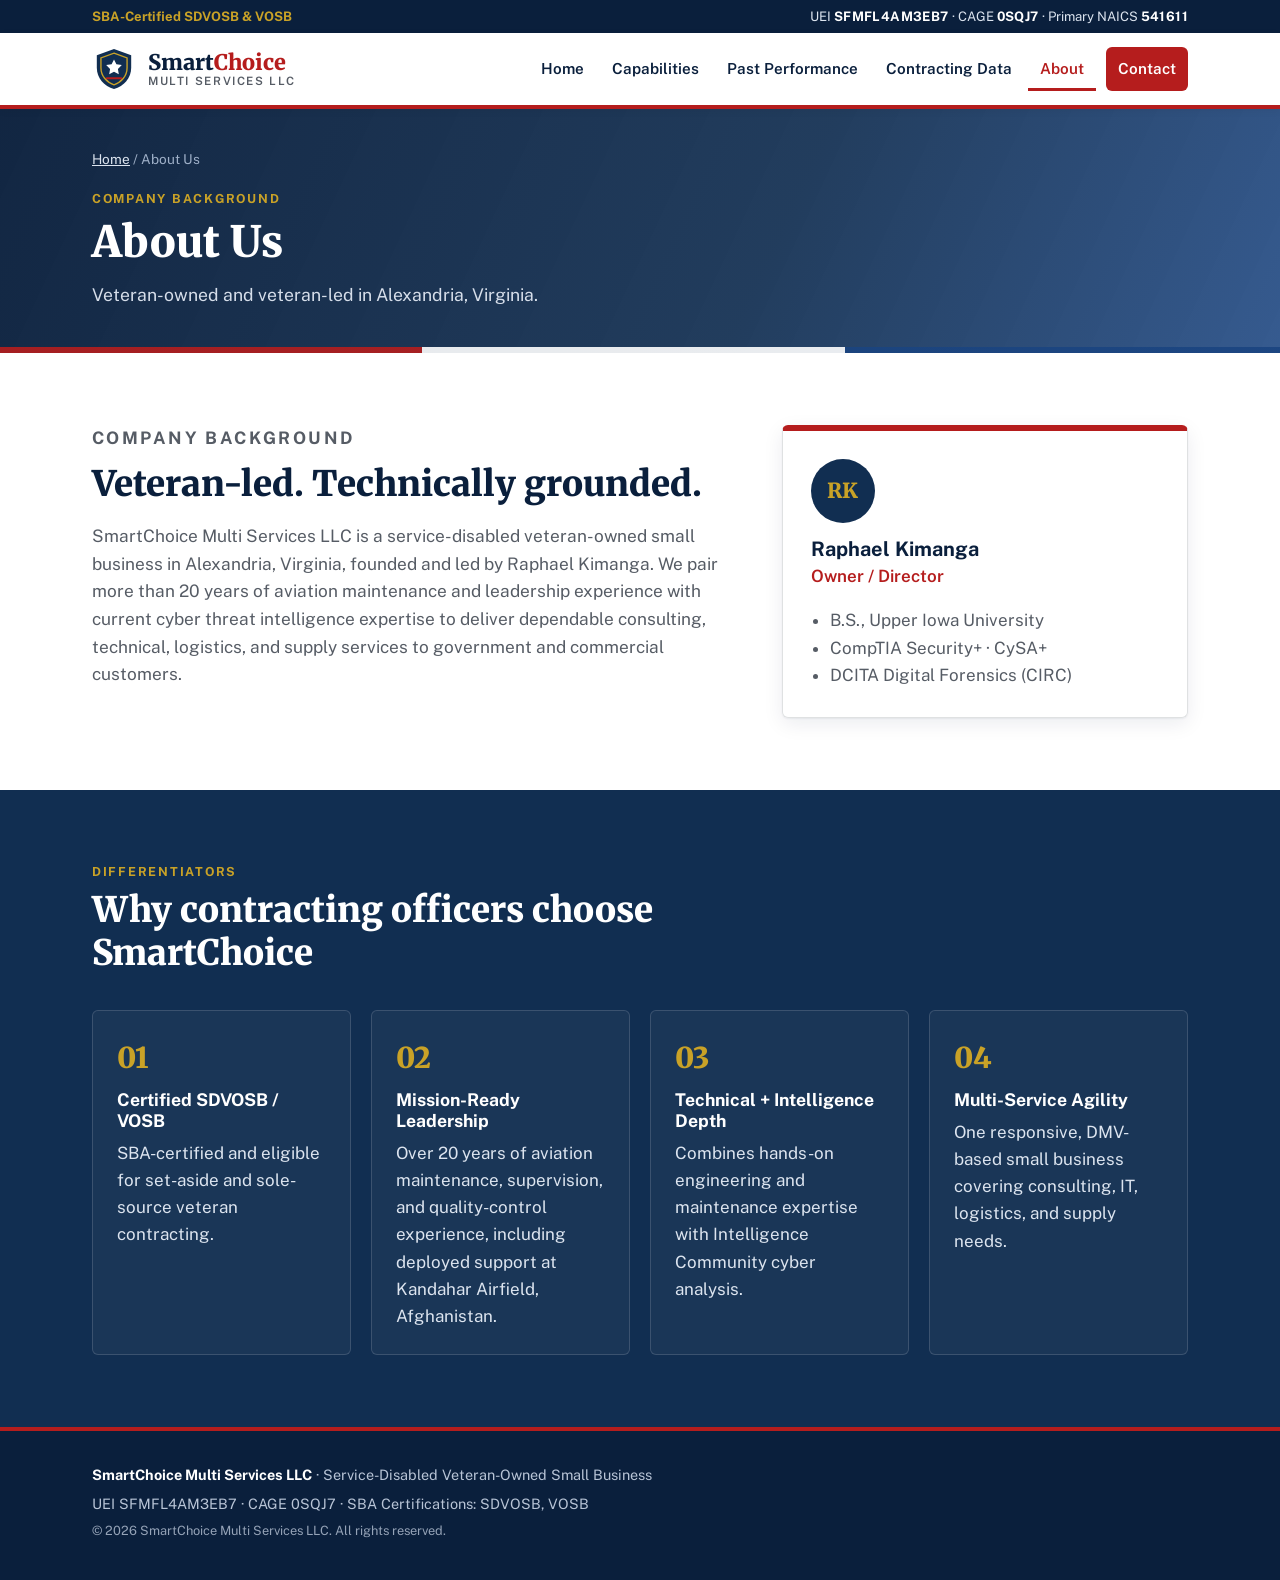
==== about.html @ df2dfa2a "Initial commit" ====
<!doctype html>
<html lang="en">
<head>
  <meta charset="utf-8">
  <meta name="viewport" content="width=device-width, initial-scale=1">
  <title>About | SmartChoice Multi Services LLC</title>
  <meta name="description" content="SmartChoice Multi Services LLC is a service-disabled veteran-owned small business in Alexandria, Virginia led by Raphael Kimanga.">
  <meta name="keywords" content="SDVOSB, VOSB, government contractor, 541611, cyber threat intelligence, aviation maintenance, Alexandria VA, set-aside, sole-source">
  <meta property="og:title" content="SmartChoice Multi Services LLC — SDVOSB">
  <meta property="og:description" content="Consulting, cyber, aviation, logistics and supply services for federal, state and commercial clients.">
  <meta property="og:type" content="website">
  <link rel="icon" href="assets/favicon.svg" type="image/svg+xml">
  <link rel="preconnect" href="https://fonts.googleapis.com">
  <link rel="preconnect" href="https://fonts.gstatic.com" crossorigin>
  <link href="https://fonts.googleapis.com/css2?family=Public+Sans:wght@400;500;600;700;800&family=Merriweather:wght@700;900&display=swap" rel="stylesheet">
  <link rel="stylesheet" href="assets/styles.css">
  <script type="application/ld+json">
  {
    "@context": "https://schema.org",
    "@type": "Organization",
    "name": "SmartChoice Multi Services LLC",
    "description": "Service-Disabled Veteran-Owned Small Business (SDVOSB)",
    "email": "raphael.kimanga@gmail.com",
    "telephone": "+1-785-317-0739",
    "address": {
      "@type": "PostalAddress",
      "streetAddress": "5604 Bismach Dr, Apt 204",
      "addressLocality": "Alexandria",
      "addressRegion": "VA",
      "postalCode": "22312",
      "addressCountry": "US"
    },
    "founder": { "@type": "Person", "name": "Raphael Kimanga" }
  }
  </script>
</head>
<body>
  <a class="skip-link" href="#main">Skip to main content</a>

  <!-- Identifier strip -->
  <div class="id-strip">
    <div class="container id-strip__inner">
      <span><strong>SBA-Certified SDVOSB &amp; VOSB</strong></span>
      <span class="id-strip__codes">UEI <b>SFMFL4AM3EB7</b> <span aria-hidden="true">·</span> CAGE <b>0SQJ7</b> <span aria-hidden="true">·</span> Primary NAICS <b>541611</b></span>
    </div>
  </div>

  <header class="site-header">
    <div class="container header__inner">
      <a class="brand" href="./" aria-label="SmartChoice Multi Services LLC home">
        <img src="assets/favicon.svg" alt="" width="44" height="44">
        <span class="brand__text">
          <span class="brand__name">Smart<span>Choice</span></span>
          <span class="brand__sub">Multi Services LLC</span>
        </span>
      </a>
      <button class="nav-toggle" aria-expanded="false" aria-controls="primary-nav">
        <span class="nav-toggle__bar"></span><span class="sr-only">Menu</span>
      </button>
      <nav id="primary-nav" class="nav" aria-label="Primary">
        <ul>
          <li><a href="./">Home</a></li>
          <li><a href="capabilities.html">Capabilities</a></li>
          <li><a href="past-performance.html">Past Performance</a></li>
          <li><a href="contracting.html">Contracting Data</a></li>
          <li><a href="about.html" aria-current="page">About</a></li>
          <li><a class="nav__cta" href="contact.html">Contact</a></li>
        </ul>
      </nav>
    </div>
  </header>

    <section class="page-banner">
      <div class="container">
        <nav class="crumbs" aria-label="Breadcrumb"><a href="./">Home</a> <span aria-hidden="true">/</span> <span aria-current="page">About Us</span></nav>
        <p class="eyebrow eyebrow--light">Company Background</p>
        <h1>About Us</h1>
        <p class="page-banner__sub">Veteran-owned and veteran-led in Alexandria, Virginia.</p>
      </div>
    </section>

    <!-- About -->
    <section class="section" id="about" aria-labelledby="about-title">
      <div class="container about">
        <div>
          <p class="eyebrow">Company Background</p>
          <h2 id="about-title">Veteran-led. Technically grounded.</h2>
          <p>SmartChoice Multi Services LLC is a service-disabled veteran-owned small business in Alexandria, Virginia, founded and led by Raphael Kimanga. We pair more than 20 years of aviation maintenance and leadership experience with current cyber threat intelligence expertise to deliver dependable consulting, technical, logistics, and supply services to government and commercial customers.</p>
        </div>
        <div class="leader">
          <div class="leader__mono" aria-hidden="true">RK</div>
          <h3>Raphael Kimanga</h3>
          <p class="leader__role">Owner / Director</p>
          <ul>
            <li>B.S., Upper Iowa University</li>
            <li>CompTIA Security+ · CySA+</li>
            <li>DCITA Digital Forensics (CIRC)</li>
          </ul>
        </div>
      </div>
    </section>

    <!-- Differentiators -->
    <section class="section section--navy" id="differentiators" aria-labelledby="diff-title">
      <div class="container">
        <header class="section__head">
          <p class="eyebrow eyebrow--light">Differentiators</p>
          <h2 id="diff-title">Why contracting officers choose SmartChoice</h2>
        </header>
        <ol class="diffs">
          <li>
            <h3>Certified SDVOSB / VOSB</h3>
            <p>SBA-certified and eligible for set-aside and sole-source veteran contracting.</p>
          </li>
          <li>
            <h3>Mission-Ready Leadership</h3>
            <p>Over 20 years of aviation maintenance, supervision, and quality-control experience, including deployed support at Kandahar Airfield, Afghanistan.</p>
          </li>
          <li>
            <h3>Technical + Intelligence Depth</h3>
            <p>Combines hands-on engineering and maintenance expertise with Intelligence Community cyber analysis.</p>
          </li>
          <li>
            <h3>Multi-Service Agility</h3>
            <p>One responsive, DMV-based small business covering consulting, IT, logistics, and supply needs.</p>
          </li>
        </ol>
      </div>
    </section>


  <footer class="site-footer">
    <div class="container footer__inner">
      <p><strong>SmartChoice Multi Services LLC</strong> · Service-Disabled Veteran-Owned Small Business</p>
      <p>UEI SFMFL4AM3EB7 · CAGE 0SQJ7 · SBA Certifications: SDVOSB, VOSB</p>
      <p class="footer__small">&copy; <span id="year">2026</span> SmartChoice Multi Services LLC. All rights reserved.</p>
    </div>
  </footer>

  <script src="assets/main.js" defer></script>
</body>
</html>
---- assets/styles.css ----
/* SmartChoice Multi Services LLC — site styles */
:root {
  --navy-900: #0a1f3c;
  --navy-800: #112e51;
  --navy-700: #1a4480;
  --red: #b51d1d;
  --red-dark: #8b1414;
  --gold: #c9a227;
  --ink: #1b1b1b;
  --muted: #565c65;
  --line: #dfe1e2;
  --tint: #f1f3f6;
  --white: #ffffff;
  --radius: 6px;
  --shadow: 0 1px 2px rgba(10,31,60,.06), 0 6px 20px rgba(10,31,60,.08);
  --max: 1160px;
}

*, *::before, *::after { box-sizing: border-box; }
html { scroll-behavior: smooth; scroll-padding-top: 84px; }
body {
  margin: 0;
  font-family: "Public Sans", system-ui, -apple-system, "Segoe UI", Roboto, sans-serif;
  color: var(--ink);
  background: var(--white);
  line-height: 1.6;
  font-size: 17px;
  -webkit-font-smoothing: antialiased;
}
img { max-width: 100%; display: block; }
a { color: var(--navy-700); }
a:hover { color: var(--red); }
h1, h2, h3 { line-height: 1.2; margin: 0 0 .5em; color: var(--navy-900); }
h1, h2 { font-family: "Merriweather", Georgia, serif; font-weight: 900; }
h2 { font-size: clamp(1.6rem, 3vw, 2.2rem); }
h3 { font-size: 1.1rem; font-weight: 700; }
p { margin: 0 0 1em; }

.container { max-width: var(--max); margin: 0 auto; padding: 0 16px; }
@media (min-width: 720px) { .container { padding: 0 32px; } }

.sr-only { position: absolute; width: 1px; height: 1px; overflow: hidden; clip: rect(0 0 0 0); white-space: nowrap; }
.skip-link { position: absolute; left: -999px; top: 8px; background: var(--gold); color: var(--navy-900); padding: 8px 14px; z-index: 100; font-weight: 700; }
.skip-link:focus { left: 8px; }
:focus-visible { outline: 3px solid var(--gold); outline-offset: 2px; }

/* Identifier strip */
.id-strip { background: var(--navy-900); color: #dce4ef; font-size: .82rem; }
.id-strip__inner { display: flex; flex-wrap: wrap; gap: 4px 20px; justify-content: space-between; padding-top: 6px; padding-bottom: 6px; }
.id-strip b { color: var(--white); letter-spacing: .03em; }
.id-strip strong { color: var(--gold); }

/* Header */
.site-header { position: sticky; top: 0; z-index: 50; background: var(--white); border-bottom: 4px solid var(--red); box-shadow: 0 2px 8px rgba(0,0,0,.05); }
.header__inner { display: flex; align-items: center; justify-content: space-between; min-height: 72px; }
.brand { display: flex; align-items: center; gap: 12px; text-decoration: none; }
.brand__text { display: flex; flex-direction: column; line-height: 1.1; }
.brand__name { font-family: "Merriweather", Georgia, serif; font-weight: 900; font-size: 1.35rem; color: var(--navy-900); }
.brand__name span { color: var(--red); }
.brand__sub { font-size: .72rem; letter-spacing: .14em; text-transform: uppercase; color: var(--muted); font-weight: 600; }

.nav ul { list-style: none; margin: 0; padding: 0; display: flex; gap: 4px; align-items: center; }
.nav a { display: block; padding: 10px 12px; text-decoration: none; color: var(--navy-900); font-weight: 600; font-size: .95rem; border-radius: var(--radius); }
.nav a:hover { background: var(--tint); color: var(--navy-700); }
.nav .nav__cta { background: var(--red); color: var(--white); margin-left: 6px; }
.nav .nav__cta:hover { background: var(--red-dark); color: var(--white); }

.nav-toggle { display: none; background: none; border: 0; padding: 12px; cursor: pointer; }
.nav-toggle__bar, .nav-toggle__bar::before, .nav-toggle__bar::after { display: block; width: 24px; height: 2px; background: var(--navy-900); position: relative; transition: transform .2s; }
.nav-toggle__bar::before, .nav-toggle__bar::after { content: ""; position: absolute; left: 0; }
.nav-toggle__bar::before { top: -7px; }
.nav-toggle__bar::after { top: 7px; }

@media (max-width: 920px) {
  .nav-toggle { display: block; }
  .nav { position: absolute; top: 100%; left: 0; right: 0; background: var(--white); border-bottom: 4px solid var(--red); display: none; }
  .nav.is-open { display: block; }
  .nav ul { flex-direction: column; align-items: stretch; padding: 8px 16px 16px; }
  .nav .nav__cta { margin: 8px 0 0; text-align: center; }
}

/* Buttons */
.btn { display: inline-block; padding: 13px 22px; border-radius: var(--radius); font-weight: 700; text-decoration: none; border: 2px solid transparent; transition: background .15s, color .15s; }
.btn--primary { background: var(--red); color: var(--white); }
.btn--primary:hover { background: var(--red-dark); color: var(--white); }
.btn--ghost { border-color: var(--white); color: var(--white); }
.btn--ghost:hover { background: var(--white); color: var(--navy-900); }
.btn--light { background: var(--white); color: var(--navy-900); }
.btn--light:hover { background: var(--gold); color: var(--navy-900); }

/* Eyebrow */
.eyebrow { text-transform: uppercase; letter-spacing: .14em; font-size: .78rem; font-weight: 700; color: var(--red); margin-bottom: .6em; }
.eyebrow--light { color: var(--gold); }

/* Hero */
.hero {
  background:
    linear-gradient(115deg, rgba(10,31,60,.97) 0%, rgba(17,46,81,.93) 55%, rgba(26,68,128,.88) 100%),
    repeating-linear-gradient(45deg, transparent 0 22px, rgba(255,255,255,.03) 22px 23px);
  color: var(--white);
  padding: 64px 0 72px;
  position: relative;
}
.hero::after { content: ""; position: absolute; left: 0; right: 0; bottom: 0; height: 6px; background: linear-gradient(90deg, var(--red) 0 33%, var(--white) 33% 66%, var(--navy-700) 66%); opacity: .9; }
.hero__grid { display: grid; gap: 40px; align-items: center; }
@media (min-width: 920px) { .hero__grid { grid-template-columns: 1.4fr 1fr; } }
.hero h1 { color: var(--white); font-size: clamp(2rem, 4.4vw, 3.1rem); }
.hero .eyebrow { color: var(--gold); }
.lead { font-size: 1.15rem; color: #d6deea; max-width: 40em; }
.hero__actions { display: flex; flex-wrap: wrap; gap: 12px; margin-top: 28px; }

.quickfacts { background: var(--white); color: var(--ink); border-radius: var(--radius); padding: 24px; box-shadow: 0 12px 40px rgba(0,0,0,.25); border-top: 6px solid var(--gold); }
.quickfacts h2 { font-family: "Public Sans", sans-serif; font-size: .85rem; text-transform: uppercase; letter-spacing: .14em; color: var(--muted); margin-bottom: 12px; }
.quickfacts dl { margin: 0; display: grid; grid-template-columns: 1fr 1fr; gap: 0; }
.quickfacts dl div { padding: 10px 0; border-bottom: 1px solid var(--line); }
.quickfacts dl div:nth-child(odd) { padding-right: 12px; }
.quickfacts dt { font-size: .74rem; text-transform: uppercase; letter-spacing: .08em; color: var(--muted); font-weight: 600; }
.quickfacts dd { margin: 2px 0 0; font-weight: 700; color: var(--navy-900); font-size: .98rem; }

/* Sections */
.section { padding: 72px 0; }
.section--tint { background: var(--tint); }
.section--navy { background: var(--navy-800); color: #dce4ef; }
.section--navy h2, .section--navy h3 { color: var(--white); }
.section__head { margin-bottom: 36px; max-width: 46em; }

/* Cards */
.cards { display: grid; gap: 20px; grid-template-columns: repeat(auto-fill, minmax(min(100%, 320px), 1fr)); }
.card { background: var(--white); border: 1px solid var(--line); border-radius: var(--radius); padding: 26px; box-shadow: var(--shadow); display: flex; flex-direction: column; border-top: 4px solid var(--navy-700); }
.card p { color: var(--muted); font-size: .97rem; }
.card__icon { width: 46px; height: 46px; border-radius: 50%; background: var(--tint); display: grid; place-items: center; margin-bottom: 14px; }
.card__icon svg { width: 24px; height: 24px; fill: none; stroke: var(--red); stroke-width: 1.8; stroke-linecap: round; stroke-linejoin: round; }
.card__codes { margin-top: auto; margin-bottom: 0; padding-top: 12px; border-top: 1px dashed var(--line); font-size: .82rem !important; font-weight: 600; color: var(--navy-700) !important; letter-spacing: .02em; }

/* Differentiators */
.diffs { list-style: none; margin: 0; padding: 0; display: grid; gap: 20px; grid-template-columns: repeat(auto-fit, minmax(min(100%, 240px), 1fr)); counter-reset: d; }
.diffs li { counter-increment: d; padding: 24px; border: 1px solid rgba(255,255,255,.14); border-radius: var(--radius); background: rgba(255,255,255,.04); }
.diffs li::before { content: "0" counter(d); display: block; font-family: "Merriweather", serif; font-weight: 900; font-size: 1.8rem; color: var(--gold); margin-bottom: 8px; }
.diffs p { margin: 0; }

/* Timeline */
.timeline { list-style: none; margin: 0; padding: 0; position: relative; }
.timeline::before { content: ""; position: absolute; left: 7px; top: 6px; bottom: 6px; width: 2px; background: var(--line); }
.timeline li { position: relative; padding: 0 0 32px 36px; display: grid; gap: 4px; }
.timeline li::before { content: ""; position: absolute; left: 0; top: 6px; width: 16px; height: 16px; border-radius: 50%; background: var(--white); border: 4px solid var(--red); }
.timeline__date { font-weight: 700; font-size: .85rem; color: var(--red); text-transform: uppercase; letter-spacing: .06em; }
.timeline__org { font-weight: 600; color: var(--navy-700); margin-bottom: .4em; }
.timeline__body p:last-child { color: var(--muted); margin: 0; }
@media (min-width: 760px) {
  .timeline::before { left: 207px; }
  .timeline li { grid-template-columns: 180px 1fr; gap: 48px; padding-left: 0; }
  .timeline li::before { left: 200px; }
  .timeline__date { text-align: right; padding-top: 2px; }
}

/* Contracting */
.readiness { display: grid; gap: 24px; margin-bottom: 40px; }
@media (min-width: 860px) { .readiness { grid-template-columns: 1.5fr 1fr; align-items: start; } }
.checklist { list-style: none; margin: 0; padding: 0; display: grid; gap: 10px; }
.checklist li { background: var(--white); border: 1px solid var(--line); border-left: 4px solid var(--navy-700); padding: 12px 16px 12px 44px; border-radius: var(--radius); position: relative; font-weight: 600; }
.checklist li::before { content: ""; position: absolute; left: 16px; top: 50%; width: 14px; height: 8px; border-left: 3px solid var(--red); border-bottom: 3px solid var(--red); transform: translateY(-70%) rotate(-45deg); }
.checklist span { font-weight: 400; color: var(--muted); }
.ids { margin: 0; background: var(--navy-800); color: var(--white); padding: 20px 24px; border-radius: var(--radius); display: grid; gap: 14px; }
.ids dt { font-size: .74rem; text-transform: uppercase; letter-spacing: .12em; color: var(--gold); font-weight: 700; }
.ids dd { margin: 2px 0 0; display: flex; align-items: center; gap: 12px; }
.ids code { font-family: ui-monospace, "SFMono-Regular", Menlo, Consolas, monospace; font-size: 1.35rem; font-weight: 700; letter-spacing: .06em; }
.copy { background: transparent; border: 1px solid rgba(255,255,255,.4); color: var(--white); border-radius: 4px; padding: 3px 10px; font: inherit; font-size: .78rem; cursor: pointer; }
.copy:hover { background: var(--white); color: var(--navy-900); }

.codes { display: grid; gap: 28px; }
@media (min-width: 960px) { .codes { grid-template-columns: 1fr 1fr; } }
.codes table { width: 100%; border-collapse: collapse; background: var(--white); border: 1px solid var(--line); border-radius: var(--radius); overflow: hidden; font-size: .95rem; }
.codes th, .codes td { text-align: left; padding: 12px 14px; border-bottom: 1px solid var(--line); vertical-align: top; }
.codes thead th { background: var(--navy-900); color: var(--white); font-size: .78rem; text-transform: uppercase; letter-spacing: .1em; }
.codes tbody th { width: 38%; color: var(--navy-900); font-weight: 600; }
.tag { display: inline-block; font-family: ui-monospace, Menlo, Consolas, monospace; font-size: .82rem; font-weight: 700; background: var(--tint); color: var(--navy-800); border: 1px solid var(--line); border-radius: 4px; padding: 2px 7px; margin: 2px 4px 2px 0; }
.tag--primary { background: var(--red); color: var(--white); border-color: var(--red); }

/* About */
.about { display: grid; gap: 40px; align-items: start; }
@media (min-width: 860px) { .about { grid-template-columns: 1.6fr 1fr; } }
.about > div:first-child p { font-size: 1.08rem; color: var(--muted); }
.leader { border: 1px solid var(--line); border-radius: var(--radius); padding: 28px; box-shadow: var(--shadow); border-top: 6px solid var(--red); }
.leader__mono { width: 64px; height: 64px; border-radius: 50%; background: var(--navy-800); color: var(--gold); display: grid; place-items: center; font-family: "Merriweather", serif; font-weight: 900; font-size: 1.3rem; margin-bottom: 14px; }
.leader h3 { margin-bottom: 2px; font-size: 1.25rem; }
.leader__role { color: var(--red); font-weight: 600; }
.leader ul { margin: 0; padding-left: 1.1em; color: var(--muted); }

/* Contact */
.contact { display: grid; gap: 32px; align-items: center; }
@media (min-width: 860px) { .contact { grid-template-columns: 1.2fr 1fr; } }
.contact__card { font-style: normal; background: var(--white); color: var(--ink); border-radius: var(--radius); padding: 28px; border-left: 6px solid var(--gold); }
.contact__card p { margin: 0 0 14px; }
.contact__card p:last-child { margin: 0; }
.contact__name { font-weight: 700; font-size: 1.2rem; color: var(--navy-900); }
.contact__name span { font-weight: 500; font-size: .95rem; color: var(--muted); }
.label { display: block; font-size: .72rem; text-transform: uppercase; letter-spacing: .12em; color: var(--muted); font-weight: 700; }
.contact__card a { font-weight: 600; word-break: break-word; }

/* Footer */
.site-footer { background: var(--navy-900); color: #b8c4d6; padding: 32px 0; font-size: .9rem; border-top: 4px solid var(--red); }
.site-footer strong { color: var(--white); }
.footer__inner p { margin: 0 0 6px; }
.footer__small { font-size: .8rem; opacity: .8; }

@media print {
  .site-header, .id-strip, .hero__actions, .nav-toggle, .copy { display: none !important; }
  .section, .hero { padding: 24px 0; }
  .hero, .section--navy { background: none !important; color: #000; }
  .hero h1, .section--navy h2, .section--navy h3 { color: #000; }
}

/* ---------- Multi-page additions ---------- */
.nav a[aria-current="page"]:not(.nav__cta) { color: var(--red); box-shadow: inset 0 -3px 0 var(--red); border-radius: 0; }
.nav .nav__cta[aria-current="page"] { background: var(--navy-800); }

.page-banner {
  background:
    linear-gradient(115deg, rgba(10,31,60,.97) 0%, rgba(17,46,81,.93) 60%, rgba(26,68,128,.88) 100%),
    repeating-linear-gradient(45deg, transparent 0 22px, rgba(255,255,255,.03) 22px 23px);
  color: #d6deea; padding: 40px 0 44px; position: relative;
}
.page-banner::after { content: ""; position: absolute; left: 0; right: 0; bottom: 0; height: 6px; background: linear-gradient(90deg, var(--red) 0 33%, var(--white) 33% 66%, var(--navy-700) 66%); opacity: .9; }
.page-banner h1 { color: var(--white); font-size: clamp(1.9rem, 4vw, 2.7rem); margin-bottom: .3em; }
.page-banner__sub { font-size: 1.1rem; max-width: 42em; margin: 0; }
.crumbs { font-size: .85rem; margin-bottom: 18px; color: #9fb0c8; }
.crumbs a { color: #dce4ef; }
.crumbs a:hover { color: var(--gold); }

.section__head--row { display: flex; flex-wrap: wrap; justify-content: space-between; align-items: flex-end; gap: 12px 24px; max-width: none; }
.section__head--row h2 { margin-bottom: 0; }
.link-arrow { font-weight: 700; text-decoration: none; }

.tiles { display: grid; gap: 14px; grid-template-columns: repeat(auto-fill, minmax(min(100%, 330px), 1fr)); }
.tile { display: flex; align-items: center; gap: 14px; padding: 18px 20px; border: 1px solid var(--line); border-left: 4px solid var(--navy-700); border-radius: var(--radius); background: var(--white); text-decoration: none; color: var(--navy-900); font-weight: 700; box-shadow: var(--shadow); transition: border-color .15s, transform .15s; }
.tile .card__icon { margin: 0; flex: none; }
.tile span:nth-of-type(1) { flex: 1; }
.tile__arrow { color: var(--red); font-size: 1.2rem; transition: transform .15s; }
.tile:hover { border-left-color: var(--red); color: var(--navy-900); transform: translateY(-2px); }
.tile:hover .tile__arrow { transform: translateX(4px); }

.cta-band { background: var(--tint); border-top: 1px solid var(--line); padding: 48px 0; }
.cta-band__inner { display: flex; flex-wrap: wrap; align-items: center; justify-content: space-between; gap: 20px 40px; }
.cta-band h2 { margin-bottom: .25em; font-size: clamp(1.4rem, 2.6vw, 1.9rem); }
.cta-band p { margin: 0; color: var(--muted); }
.cta-band__actions { display: flex; flex-wrap: wrap; gap: 12px; }
.btn--outline { border-color: var(--navy-800); color: var(--navy-800); }
.btn--outline:hover { background: var(--navy-800); color: var(--white); }

.card:target { outline: 3px solid var(--gold); outline-offset: 3px; }
.section:not(.section--navy) .contact__card { border: 1px solid var(--line); border-left: 6px solid var(--gold); box-shadow: var(--shadow); }
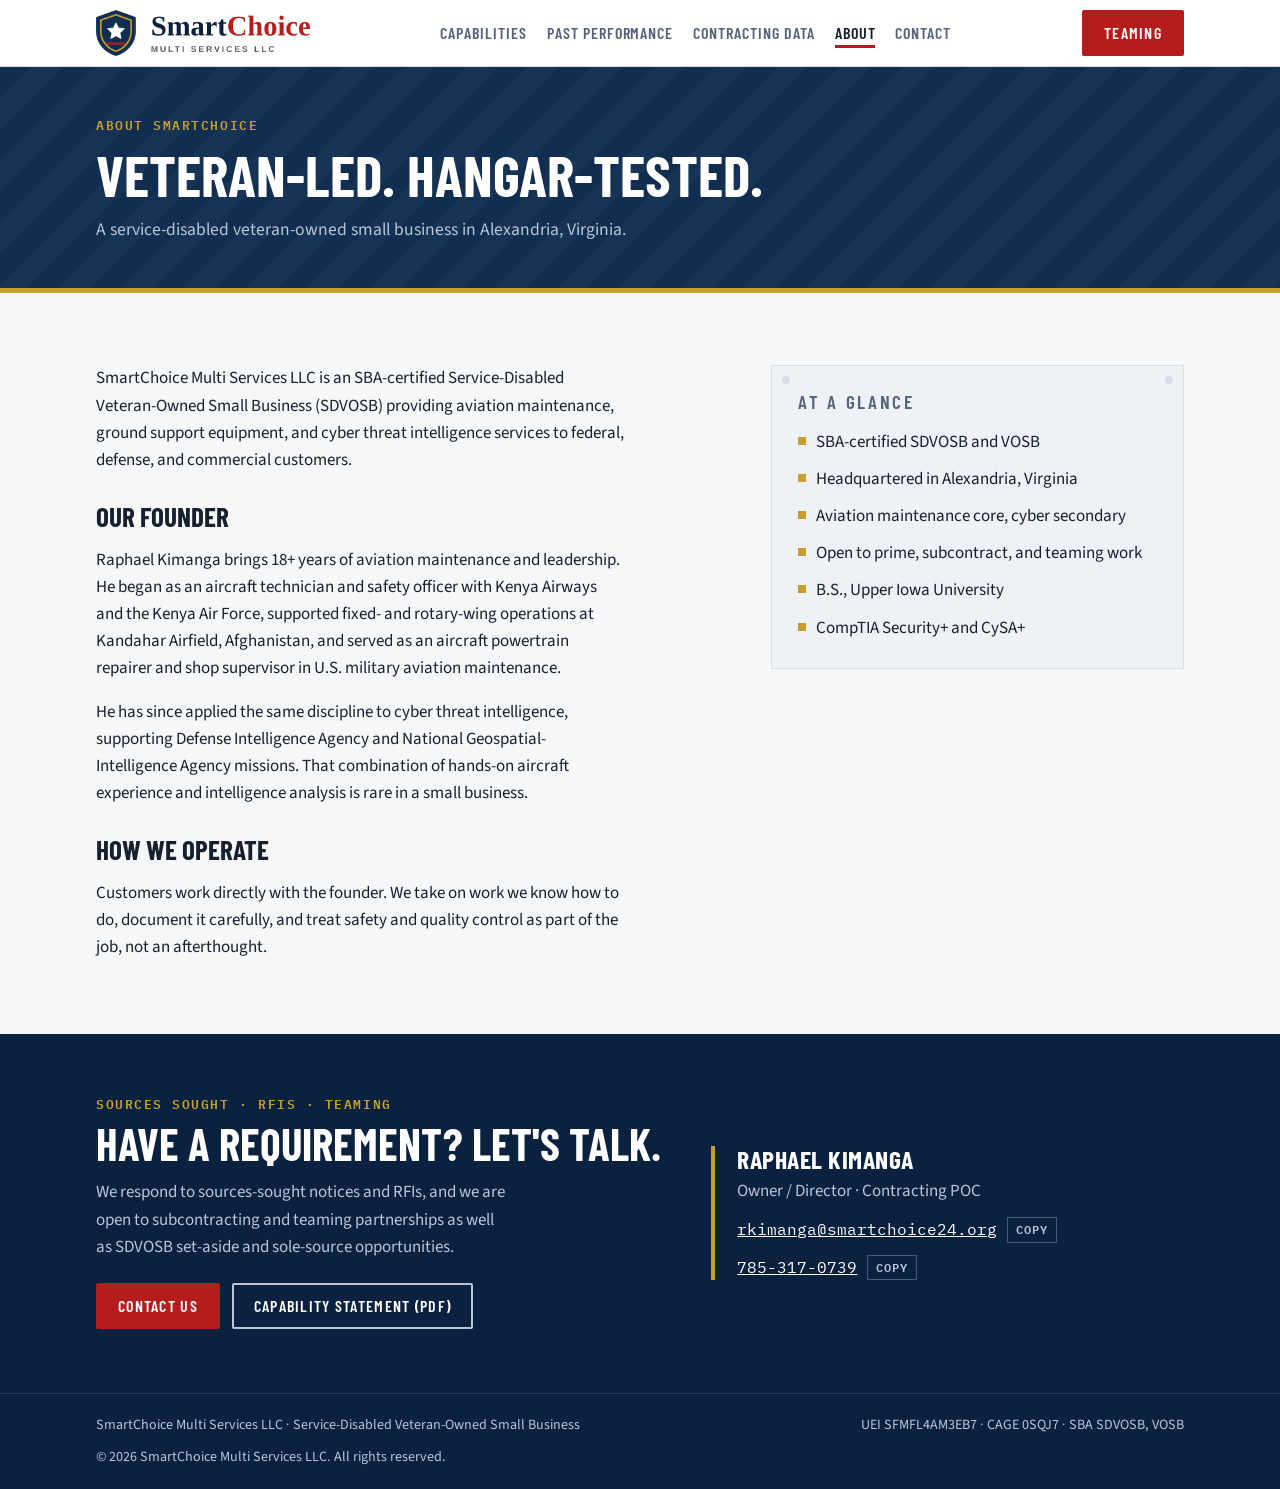
==== commit d2753961: "changes web changes web" ====
--- a/about.html
+++ b/about.html
@@ -1,142 +1,257 @@
 <!doctype html>
 <html lang="en">
 <head>
-  <meta charset="utf-8">
-  <meta name="viewport" content="width=device-width, initial-scale=1">
-  <title>About | SmartChoice Multi Services LLC</title>
-  <meta name="description" content="SmartChoice Multi Services LLC is a service-disabled veteran-owned small business in Alexandria, Virginia led by Raphael Kimanga.">
-  <meta name="keywords" content="SDVOSB, VOSB, government contractor, 541611, cyber threat intelligence, aviation maintenance, Alexandria VA, set-aside, sole-source">
-  <meta property="og:title" content="SmartChoice Multi Services LLC — SDVOSB">
-  <meta property="og:description" content="Consulting, cyber, aviation, logistics and supply services for federal, state and commercial clients.">
-  <meta property="og:type" content="website">
-  <link rel="icon" href="assets/favicon.svg" type="image/svg+xml">
-  <link rel="preconnect" href="https://fonts.googleapis.com">
-  <link rel="preconnect" href="https://fonts.gstatic.com" crossorigin>
-  <link href="https://fonts.googleapis.com/css2?family=Public+Sans:wght@400;500;600;700;800&family=Merriweather:wght@700;900&display=swap" rel="stylesheet">
-  <link rel="stylesheet" href="assets/styles.css">
-  <script type="application/ld+json">
-  {
-    "@context": "https://schema.org",
-    "@type": "Organization",
-    "name": "SmartChoice Multi Services LLC",
-    "description": "Service-Disabled Veteran-Owned Small Business (SDVOSB)",
-    "email": "raphael.kimanga@gmail.com",
-    "telephone": "+1-785-317-0739",
-    "address": {
-      "@type": "PostalAddress",
-      "streetAddress": "5604 Bismach Dr, Apt 204",
-      "addressLocality": "Alexandria",
-      "addressRegion": "VA",
-      "postalCode": "22312",
-      "addressCountry": "US"
-    },
-    "founder": { "@type": "Person", "name": "Raphael Kimanga" }
-  }
-  </script>
+<meta charset="utf-8">
+<meta name="viewport" content="width=device-width, initial-scale=1, viewport-fit=cover">
+<title>About | SmartChoice</title>
+<meta name="description" content="SmartChoice Multi Services LLC is an SBA-certified SDVOSB in Alexandria, Virginia, providing rotary-wing aviation maintenance, ground support equipment services, and cyber threat intelligence.">
+<link rel="icon" type="image/png" href="assets/favicon.png">
+<link rel="preconnect" href="https://fonts.googleapis.com">
+<link rel="preconnect" href="https://fonts.gstatic.com" crossorigin>
+<link rel="stylesheet" href="https://fonts.googleapis.com/css2?family=Barlow+Condensed:wght@500;600;700&family=Source+Sans+3:ital,wght@0,400;0,600;0,700;1,400&family=IBM+Plex+Mono:wght@400;500&display=swap">
+<style>
+/* Layout: aircraft data-plate motif. Navy hangar band hero, then a two-column body where
+   contracting data sits on a riveted "spec plate" beside the narrative. */
+:root{
+  --navy:#112E51; --navy-2:#0B2140; --red:#B51D1D; --gold:#C6A02A;
+  --bg:#F6F7F9; --surface:#FFFFFF; --ink:#16202E; --muted:#56637A; --line:#D8DEE7;
+  --plate:#EEF1F5; --on-navy:#FFFFFF; --on-navy-muted:#B9C6D8;
+  --code:#9A1818;
+  --f-display:"Barlow Condensed","Arial Narrow",Arial,sans-serif;
+  --f-body:"Source Sans 3","Segoe UI",Arial,sans-serif;
+  --f-mono:"IBM Plex Mono",ui-monospace,Menlo,Consolas,monospace;
+  --logo-light:block; --logo-dark:none;
+}
+@media (prefers-color-scheme: dark){:root:not([data-theme="light"]){
+  --bg:#0C1522; --surface:#122033; --ink:#E8EDF4; --muted:#9FB0C6; --line:#24364E;
+  --plate:#18293F; --navy:#0E2643; --navy-2:#081A30; --code:#F08A7E; --gold:#D4B24A;
+  --logo-light:none; --logo-dark:block; color-scheme:dark}}
+:root[data-theme="dark"]{
+  --bg:#0C1522; --surface:#122033; --ink:#E8EDF4; --muted:#9FB0C6; --line:#24364E;
+  --plate:#18293F; --navy:#0E2643; --navy-2:#081A30; --code:#F08A7E; --gold:#D4B24A;
+  --logo-light:none; --logo-dark:block; color-scheme:dark}
+
+*{box-sizing:border-box}
+html{scroll-behavior:smooth}
+@media (prefers-reduced-motion:reduce){html{scroll-behavior:auto}}
+body{background:var(--bg);color:var(--ink);font:400 17px/1.6 var(--f-body);margin:0}
+body::before{content:"";position:fixed;inset:0 0 auto;height:env(safe-area-inset-top,0px);z-index:10;background:var(--surface)}
+.wrap{max-width:1120px;margin:0 auto;padding-left:max(16px,env(safe-area-inset-left,0px));padding-right:max(16px,env(safe-area-inset-right,0px))}
+h1,h2,h3{font-family:var(--f-display);text-wrap:balance;margin:0;line-height:1.05}
+a{color:inherit}
+:focus-visible{outline:3px solid var(--gold);outline-offset:2px}
+.eyebrow{font:600 .8rem/1 var(--f-mono);letter-spacing:.12em;text-transform:uppercase;color:var(--red)}
+.code{font-family:var(--f-mono);color:var(--code);font-size:.92em}
+
+/* Header */
+header{position:sticky;top:env(safe-area-inset-top,0px);z-index:9;background:var(--surface);border-bottom:1px solid var(--line)}
+.bar{display:flex;align-items:center;justify-content:space-between;gap:16px;padding-block:10px}
+.brand img{height:46px;width:auto;display:var(--logo-light)}
+.brand img.dark{display:var(--logo-dark)}
+nav ul{display:flex;gap:22px;list-style:none;margin:0;padding:0;font:600 1rem/1 var(--f-display);letter-spacing:.06em;text-transform:uppercase}
+nav a{text-decoration:none;color:var(--muted)}
+nav a:hover{color:var(--ink)}
+.btn{display:inline-flex;align-items:center;gap:8px;font:600 1rem/1 var(--f-display);letter-spacing:.08em;text-transform:uppercase;text-decoration:none;padding:13px 20px;border-radius:2px;border:2px solid transparent}
+.btn-red{background:var(--red);color:#fff}
+.btn-red:hover{background:#951616}
+.btn-ghost{border-color:var(--on-navy-muted);color:var(--on-navy)}
+.btn-ghost:hover{border-color:var(--gold);color:var(--gold)}
+@media (max-width:860px){nav{display:none}}
+
+/* Hero */
+.hero{background:var(--navy);color:var(--on-navy);border-bottom:5px solid var(--gold);position:relative;overflow:hidden}
+.hero::after{content:"";position:absolute;inset:0;background:repeating-linear-gradient(135deg,transparent 0 22px,rgba(255,255,255,.025) 22px 44px);pointer-events:none}
+.hero .wrap{position:relative;z-index:1;display:grid;grid-template-columns:1.35fr 1fr;gap:48px;align-items:center;padding-block:72px 64px}
+.hero .eyebrow{color:var(--gold)}
+.hero h1{font-size:clamp(2.6rem,6vw,4.4rem);font-weight:700;text-transform:uppercase;letter-spacing:.01em;margin:16px 0 18px}
+.hero h1 span{color:var(--gold)}
+.hero p.lede{font-size:1.15rem;color:var(--on-navy-muted);max-width:56ch;margin:0 0 28px}
+.cta{display:flex;flex-wrap:wrap;gap:12px}
+.cert{border:1px solid rgba(255,255,255,.18);background:rgba(255,255,255,.04);padding:24px;min-width:0}
+.cert h2{font-size:1.05rem;letter-spacing:.14em;text-transform:uppercase;color:var(--gold);font-weight:600;margin-bottom:14px}
+.cert dl{display:grid;grid-template-columns:auto 1fr;gap:9px 18px;margin:0;font-size:.98rem}
+.cert dt{font:500 .78rem/1.9 var(--f-mono);letter-spacing:.08em;text-transform:uppercase;color:var(--on-navy-muted)}
+.cert dd{margin:0;font-family:var(--f-mono);font-variant-numeric:tabular-nums;min-width:0;overflow-wrap:anywhere}
+@media (max-width:860px){.hero .wrap{grid-template-columns:1fr;padding-block:48px}}
+
+/* Sections */
+section.block{padding-block:72px}
+section.block + section.block{border-top:1px solid var(--line)}
+.head{display:grid;gap:10px;margin-bottom:36px;max-width:62ch}
+.head h2{font-size:clamp(2rem,4vw,2.8rem);font-weight:700;text-transform:uppercase}
+.head p{margin:0;color:var(--muted)}
+
+.caps{display:grid;grid-template-columns:repeat(2,minmax(0,1fr));gap:2px;background:var(--line);border:1px solid var(--line)}
+.cap{background:var(--surface);padding:28px 28px 30px;display:grid;gap:10px;align-content:start}
+.cap h3{font-size:1.55rem;font-weight:600;text-transform:uppercase;letter-spacing:.02em}
+.cap p{margin:0;color:var(--muted)}
+.cap .tag{font:500 .75rem/1 var(--f-mono);letter-spacing:.1em;text-transform:uppercase;color:var(--red)}
+.cap.secondary{background:var(--plate)}
+.cap.wide{grid-column:1/-1}
+@media (max-width:720px){.caps{grid-template-columns:1fr}}
+
+.why{display:grid;grid-template-columns:repeat(auto-fit,minmax(240px,1fr));gap:28px 40px}
+.why div{border-top:3px solid var(--gold);padding-top:16px}
+.why h3{font-size:1.35rem;text-transform:uppercase;font-weight:600;margin-bottom:6px}
+.why p{margin:0;color:var(--muted);font-size:.98rem}
+
+/* Experience timeline */
+.split{display:grid;grid-template-columns:1.4fr 1fr;gap:56px;align-items:start}
+@media (max-width:900px){.split{grid-template-columns:1fr}}
+.log{list-style:none;margin:0;padding:0;display:grid;gap:0;border-left:2px solid var(--line)}
+.log li{position:relative;padding:0 0 26px 24px;min-width:0}
+.log li::before{content:"";position:absolute;left:-7px;top:6px;width:12px;height:12px;background:var(--surface);border:2px solid var(--navy)}
+:root[data-theme="dark"] .log li::before{border-color:var(--gold)}
+@media (prefers-color-scheme:dark){:root:not([data-theme="light"]) .log li::before{border-color:var(--gold)}}
+.log .when{font:500 .8rem/1 var(--f-mono);letter-spacing:.06em;color:var(--muted);font-variant-numeric:tabular-nums}
+.log h3{font-size:1.3rem;font-weight:600;text-transform:uppercase;margin:6px 0 2px}
+.log .where{font-style:italic;color:var(--muted);margin:0 0 6px}
+.log p{margin:0;font-size:.98rem}
+.note{font-size:.88rem;color:var(--muted);margin-top:6px}
+
+/* Data plate */
+.plate{background:var(--plate);border:1px solid var(--line);padding:26px;position:relative;min-width:0}
+.plate::before,.plate::after{content:"";position:absolute;width:8px;height:8px;border-radius:50%;background:var(--line);top:10px}
+.plate::before{left:10px}.plate::after{right:10px}
+.plate h3{font-size:1.2rem;letter-spacing:.14em;text-transform:uppercase;font-weight:600;color:var(--muted);margin-bottom:16px}
+.rows{display:grid;gap:0}
+.row{display:grid;grid-template-columns:150px 1fr;gap:12px;padding:10px 0;border-top:1px dashed var(--line);min-width:0}
+.row:first-child{border-top:0}
+.row b{font:500 .78rem/1.7 var(--f-mono);letter-spacing:.06em;text-transform:uppercase;color:var(--muted)}
+.row span{min-width:0;overflow-wrap:anywhere}
+@media (max-width:480px){.row{grid-template-columns:1fr;gap:2px}}
+
+.quals{display:flex;flex-wrap:wrap;gap:8px;margin-top:18px}
+.quals span{font:500 .82rem/1 var(--f-mono);padding:8px 10px;border:1px solid var(--line);background:var(--surface)}
+
+/* Contact */
+.contact{background:var(--navy-2);color:var(--on-navy)}
+.contact .wrap{display:grid;grid-template-columns:1.2fr 1fr;gap:48px;padding-block:64px;align-items:center}
+.contact h2{font-size:clamp(2rem,4vw,2.8rem);text-transform:uppercase;font-weight:700;margin:10px 0 12px}
+.contact .eyebrow{color:var(--gold)}
+.contact p{color:var(--on-navy-muted);margin:0 0 22px;max-width:52ch}
+.poc{border-left:4px solid var(--gold);padding-left:22px;display:grid;gap:12px}
+.poc .name{font:700 1.6rem/1 var(--f-display);text-transform:uppercase;letter-spacing:.02em}
+.poc .role{color:var(--on-navy-muted);margin-top:-6px}
+.line{display:flex;flex-wrap:wrap;align-items:center;gap:10px;font-family:var(--f-mono);font-size:.98rem;min-width:0}
+.line a{color:var(--on-navy);overflow-wrap:anywhere}
+.copy{font:600 .72rem/1 var(--f-mono);letter-spacing:.08em;text-transform:uppercase;background:transparent;color:var(--on-navy-muted);border:1px solid rgba(255,255,255,.25);padding:6px 8px;cursor:pointer}
+.copy:hover{color:var(--gold);border-color:var(--gold)}
+@media (max-width:860px){.contact .wrap{grid-template-columns:1fr}}
+
+footer{background:var(--navy-2);color:var(--on-navy-muted);border-top:1px solid rgba(255,255,255,.1);font-size:.88rem}
+footer .wrap{display:flex;flex-wrap:wrap;justify-content:space-between;gap:10px;padding-block:20px}
+
+nav ul{gap:20px;white-space:nowrap}
+.hero h1{font-size:clamp(2.4rem,4.6vw,3.5rem)}
+.why{grid-template-columns:repeat(3,minmax(0,1fr))}
+@media (max-width:900px){.why{grid-template-columns:repeat(2,minmax(0,1fr))}}
+@media (max-width:560px){.why{grid-template-columns:1fr}}
+@media (max-width:1040px){nav{display:none}.mobile-nav{display:block}}
+img{max-width:100%;height:auto}
+[hidden]{display:none!important}
+nav a[aria-current="page"]{color:var(--ink);box-shadow:inset 0 -3px 0 var(--red);padding-bottom:6px}
+.pagehead{background:var(--navy);color:var(--on-navy);border-bottom:5px solid var(--gold);position:relative;overflow:hidden}
+.pagehead::after{content:"";position:absolute;inset:0;background:repeating-linear-gradient(135deg,transparent 0 22px,rgba(255,255,255,.025) 22px 44px);pointer-events:none}
+.pagehead .wrap{position:relative;z-index:1;padding-block:52px 44px;display:grid;gap:12px}
+.pagehead .eyebrow{color:var(--gold)}
+.pagehead h1{font-size:clamp(2.4rem,5vw,3.6rem);font-weight:700;text-transform:uppercase}
+.pagehead p{margin:0;color:var(--on-navy-muted);max-width:62ch;font-size:1.1rem}
+.more{display:inline-block;margin-top:28px;font:600 1rem/1 var(--f-display);letter-spacing:.08em;text-transform:uppercase;color:var(--red);text-decoration:none;border-bottom:2px solid currentColor;padding-bottom:4px}
+.more:hover{color:var(--ink)}
+.prose{max-width:66ch;display:grid;gap:16px}
+.prose p{margin:0}
+.prose h2{font-size:1.7rem;text-transform:uppercase;font-weight:700;margin-top:12px}
+.about-grid{display:grid;grid-template-columns:1.5fr 1fr;gap:56px;align-items:start}
+@media (max-width:900px){.about-grid{grid-template-columns:1fr}}
+.facts{list-style:none;margin:0;padding:0;display:grid;gap:10px}
+.facts li{display:flex;gap:10px;align-items:baseline}
+.facts li::before{content:"";flex:none;width:8px;height:8px;background:var(--gold);transform:translateY(-2px)}
+.mobile-nav{display:none;border-top:1px solid var(--line);overflow-x:auto}
+.mobile-nav ul{display:flex;gap:18px;list-style:none;margin:0;padding-block:10px;font:600 .95rem/1 var(--f-display);letter-spacing:.06em;text-transform:uppercase;white-space:nowrap}
+.mobile-nav a{text-decoration:none;color:var(--muted)}
+.mobile-nav a[aria-current="page"]{color:var(--red)}
+@media (max-width:860px){.mobile-nav{display:block}}
+.steps{display:grid;grid-template-columns:repeat(auto-fit,minmax(220px,1fr));gap:24px 32px;margin-top:8px}
+.steps div{border-top:3px solid var(--gold);padding-top:14px}
+.steps h3{font-size:1.25rem;text-transform:uppercase;font-weight:600;margin-bottom:4px}
+.steps p{margin:0;color:var(--muted);font-size:.98rem}
+</style>
 </head>
 <body>
-  <a class="skip-link" href="#main">Skip to main content</a>
-
-  <!-- Identifier strip -->
-  <div class="id-strip">
-    <div class="container id-strip__inner">
-      <span><strong>SBA-Certified SDVOSB &amp; VOSB</strong></span>
-      <span class="id-strip__codes">UEI <b>SFMFL4AM3EB7</b> <span aria-hidden="true">·</span> CAGE <b>0SQJ7</b> <span aria-hidden="true">·</span> Primary NAICS <b>541611</b></span>
-    </div>
-  </div>
-
-  <header class="site-header">
-    <div class="container header__inner">
-      <a class="brand" href="./" aria-label="SmartChoice Multi Services LLC home">
-        <img src="assets/favicon.svg" alt="" width="44" height="44">
-        <span class="brand__text">
-          <span class="brand__name">Smart<span>Choice</span></span>
-          <span class="brand__sub">Multi Services LLC</span>
-        </span>
-      </a>
-      <button class="nav-toggle" aria-expanded="false" aria-controls="primary-nav">
-        <span class="nav-toggle__bar"></span><span class="sr-only">Menu</span>
-      </button>
-      <nav id="primary-nav" class="nav" aria-label="Primary">
-        <ul>
-          <li><a href="./">Home</a></li>
-          <li><a href="capabilities.html">Capabilities</a></li>
-          <li><a href="past-performance.html">Past Performance</a></li>
-          <li><a href="contracting.html">Contracting Data</a></li>
-          <li><a href="about.html" aria-current="page">About</a></li>
-          <li><a class="nav__cta" href="contact.html">Contact</a></li>
-        </ul>
-      </nav>
-    </div>
-  </header>
-
-    <section class="page-banner">
-      <div class="container">
-        <nav class="crumbs" aria-label="Breadcrumb"><a href="./">Home</a> <span aria-hidden="true">/</span> <span aria-current="page">About Us</span></nav>
-        <p class="eyebrow eyebrow--light">Company Background</p>
-        <h1>About Us</h1>
-        <p class="page-banner__sub">Veteran-owned and veteran-led in Alexandria, Virginia.</p>
-      </div>
-    </section>
-
-    <!-- About -->
-    <section class="section" id="about" aria-labelledby="about-title">
-      <div class="container about">
-        <div>
-          <p class="eyebrow">Company Background</p>
-          <h2 id="about-title">Veteran-led. Technically grounded.</h2>
-          <p>SmartChoice Multi Services LLC is a service-disabled veteran-owned small business in Alexandria, Virginia, founded and led by Raphael Kimanga. We pair more than 20 years of aviation maintenance and leadership experience with current cyber threat intelligence expertise to deliver dependable consulting, technical, logistics, and supply services to government and commercial customers.</p>
-        </div>
-        <div class="leader">
-          <div class="leader__mono" aria-hidden="true">RK</div>
-          <h3>Raphael Kimanga</h3>
-          <p class="leader__role">Owner / Director</p>
-          <ul>
-            <li>B.S., Upper Iowa University</li>
-            <li>CompTIA Security+ · CySA+</li>
-            <li>DCITA Digital Forensics (CIRC)</li>
-          </ul>
-        </div>
-      </div>
-    </section>
-
-    <!-- Differentiators -->
-    <section class="section section--navy" id="differentiators" aria-labelledby="diff-title">
-      <div class="container">
-        <header class="section__head">
-          <p class="eyebrow eyebrow--light">Differentiators</p>
-          <h2 id="diff-title">Why contracting officers choose SmartChoice</h2>
-        </header>
-        <ol class="diffs">
-          <li>
-            <h3>Certified SDVOSB / VOSB</h3>
-            <p>SBA-certified and eligible for set-aside and sole-source veteran contracting.</p>
-          </li>
-          <li>
-            <h3>Mission-Ready Leadership</h3>
-            <p>Over 20 years of aviation maintenance, supervision, and quality-control experience, including deployed support at Kandahar Airfield, Afghanistan.</p>
-          </li>
-          <li>
-            <h3>Technical + Intelligence Depth</h3>
-            <p>Combines hands-on engineering and maintenance expertise with Intelligence Community cyber analysis.</p>
-          </li>
-          <li>
-            <h3>Multi-Service Agility</h3>
-            <p>One responsive, DMV-based small business covering consulting, IT, logistics, and supply needs.</p>
-          </li>
-        </ol>
-      </div>
-    </section>
-
-
-  <footer class="site-footer">
-    <div class="container footer__inner">
-      <p><strong>SmartChoice Multi Services LLC</strong> · Service-Disabled Veteran-Owned Small Business</p>
-      <p>UEI SFMFL4AM3EB7 · CAGE 0SQJ7 · SBA Certifications: SDVOSB, VOSB</p>
-      <p class="footer__small">&copy; <span id="year">2026</span> SmartChoice Multi Services LLC. All rights reserved.</p>
-    </div>
-  </footer>
-
-  <script src="assets/main.js" defer></script>
+<header>
+  <div class="wrap bar">
+    <a class="brand" href="index.html" aria-label="SmartChoice Multi Services LLC home">
+      <img src="assets/logo.png" alt="SmartChoice Multi Services LLC" width="213" height="46">
+      <img class="dark" src="assets/logo-dark.png" alt="SmartChoice Multi Services LLC" width="213" height="46">
+    </a>
+    <nav aria-label="Main"><ul><li><a href="capabilities.html">Capabilities</a></li><li><a href="past-performance.html">Past Performance</a></li><li><a href="contracting.html">Contracting Data</a></li><li><a href="about.html" aria-current="page">About</a></li><li><a href="contact.html">Contact</a></li></ul></nav>
+    <a class="btn btn-red" href="contact.html">Teaming</a>
+  </div>
+  <div class="mobile-nav"><div class="wrap"><ul><li><a href="capabilities.html">Capabilities</a></li><li><a href="past-performance.html">Past Performance</a></li><li><a href="contracting.html">Contracting Data</a></li><li><a href="about.html" aria-current="page">About</a></li><li><a href="contact.html">Contact</a></li></ul></div></div>
+</header>
+<main>
+<section class="pagehead"><div class="wrap">
+  <div class="eyebrow">About SmartChoice</div>
+  <h1>Veteran-led. Hangar-tested.</h1>
+  <p>A service-disabled veteran-owned small business in Alexandria, Virginia.</p>
+</div></section>
+<section class="block">
+  <div class="wrap about-grid">
+    <div class="prose">
+      <p>SmartChoice Multi Services LLC is an SBA-certified Service-Disabled Veteran-Owned Small Business (SDVOSB) providing aviation maintenance, ground support equipment, and cyber threat intelligence services to federal, defense, and commercial customers.</p>
+      <h2>Our Founder</h2>
+      <p>Raphael Kimanga brings 18+ years of aviation maintenance and leadership. He began as an aircraft technician and safety officer with Kenya Airways and the Kenya Air Force, supported fixed- and rotary-wing operations at Kandahar Airfield, Afghanistan, and served as an aircraft powertrain repairer and shop supervisor in U.S. military aviation maintenance.</p>
+      <p>He has since applied the same discipline to cyber threat intelligence, supporting Defense Intelligence Agency and National Geospatial-Intelligence Agency missions. That combination of hands-on aircraft experience and intelligence analysis is rare in a small business.</p>
+      <h2>How We Operate</h2>
+      <p>Customers work directly with the founder. We take on work we know how to do, document it carefully, and treat safety and quality control as part of the job, not an afterthought.</p>
+    </div>
+    <div class="plate">
+      <h3>At a Glance</h3>
+      <ul class="facts">
+        <li>SBA-certified SDVOSB and VOSB</li>
+        <li>Headquartered in Alexandria, Virginia</li>
+        <li>Aviation maintenance core, cyber secondary</li>
+        <li>Open to prime, subcontract, and teaming work</li>
+        <li>B.S., Upper Iowa University</li>
+        <li>CompTIA Security+ and CySA+</li>
+      </ul>
+    </div>
+  </div>
+</section>
+<section class="contact">
+  <div class="wrap">
+    <div>
+      <div class="eyebrow">Sources Sought &middot; RFIs &middot; Teaming</div>
+      <h2>Have a requirement? Let's talk.</h2>
+      <p>We respond to sources-sought notices and RFIs, and we are open to subcontracting and teaming partnerships as well as SDVOSB set-aside and sole-source opportunities.</p>
+      <div class="cta"><a class="btn btn-red" href="contact.html">Contact Us</a>
+      <a class="btn btn-ghost" href="assets/SmartChoice_Capability_Statement.pdf" target="_blank" rel="noopener">Capability Statement (PDF)</a></div>
+    </div>
+    <div class="poc">
+      <div class="name">Raphael Kimanga</div>
+      <div class="role">Owner / Director &middot; Contracting POC</div>
+      <div class="line"><a href="mailto:rkimanga@smartchoice24.org">rkimanga@smartchoice24.org</a><button class="copy" type="button" data-copy="rkimanga@smartchoice24.org">Copy</button></div>
+      <div class="line"><a href="tel:+17853170739">785-317-0739</a><button class="copy" type="button" data-copy="785-317-0739">Copy</button></div>
+    </div>
+  </div>
+</section>
+</main>
+<footer>
+  <div class="wrap">
+    <span>SmartChoice Multi Services LLC &middot; Service-Disabled Veteran-Owned Small Business</span>
+    <span>UEI SFMFL4AM3EB7 &middot; CAGE 0SQJ7 &middot; SBA SDVOSB, VOSB</span>
+    <span>&copy; 2026 SmartChoice Multi Services LLC. All rights reserved.</span>
+  </div>
+</footer>
+<script>
+document.querySelectorAll('.copy').forEach(function(b){
+  b.addEventListener('click',function(){
+    var v=b.getAttribute('data-copy'),done=function(){b.textContent='Copied';setTimeout(function(){b.textContent='Copy'},1500)};
+    try{navigator.clipboard.writeText(v).then(done,function(){sel(b)})}catch(e){sel(b)}
+  });
+});
+function sel(b){var a=b.previousElementSibling,r=document.createRange();r.selectNodeContents(a);var s=getSelection();s.removeAllRanges();s.addRange(r);b.textContent='Selected'}
+</script>
 </body>
 </html>
